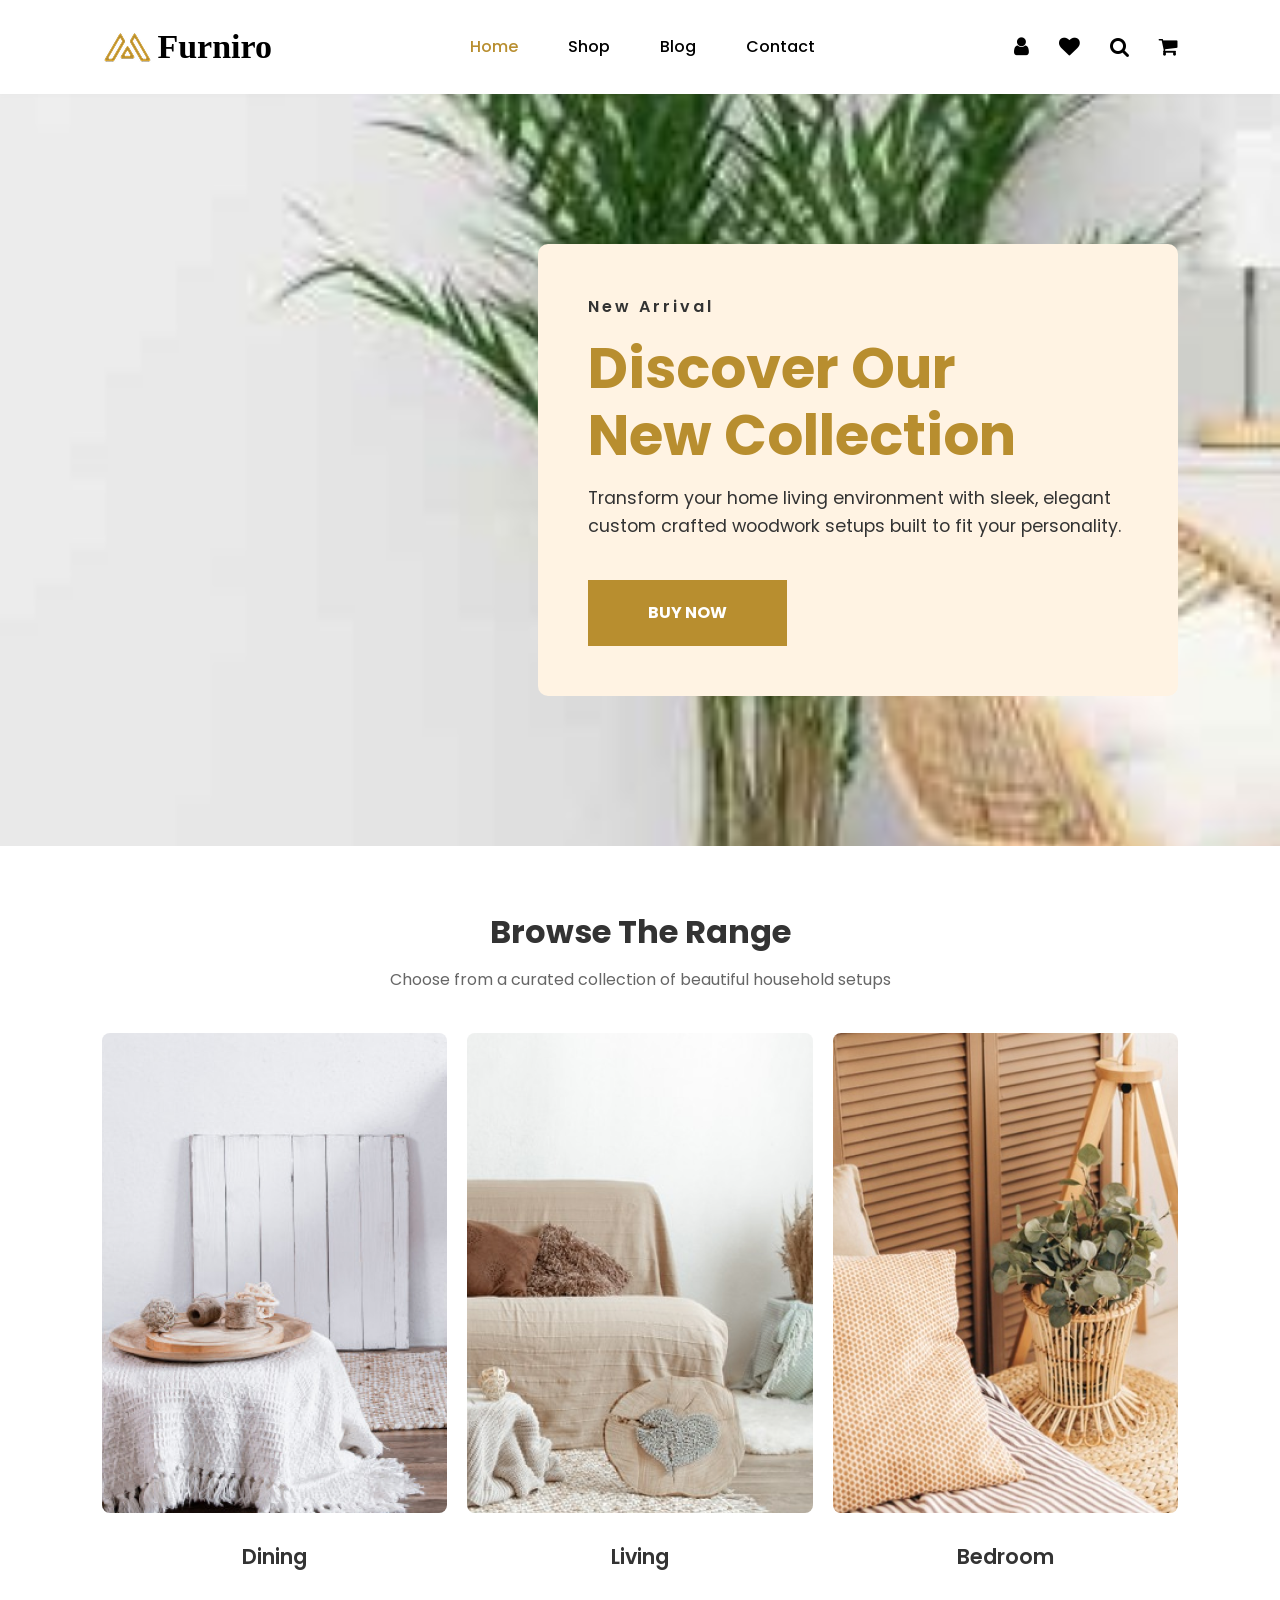
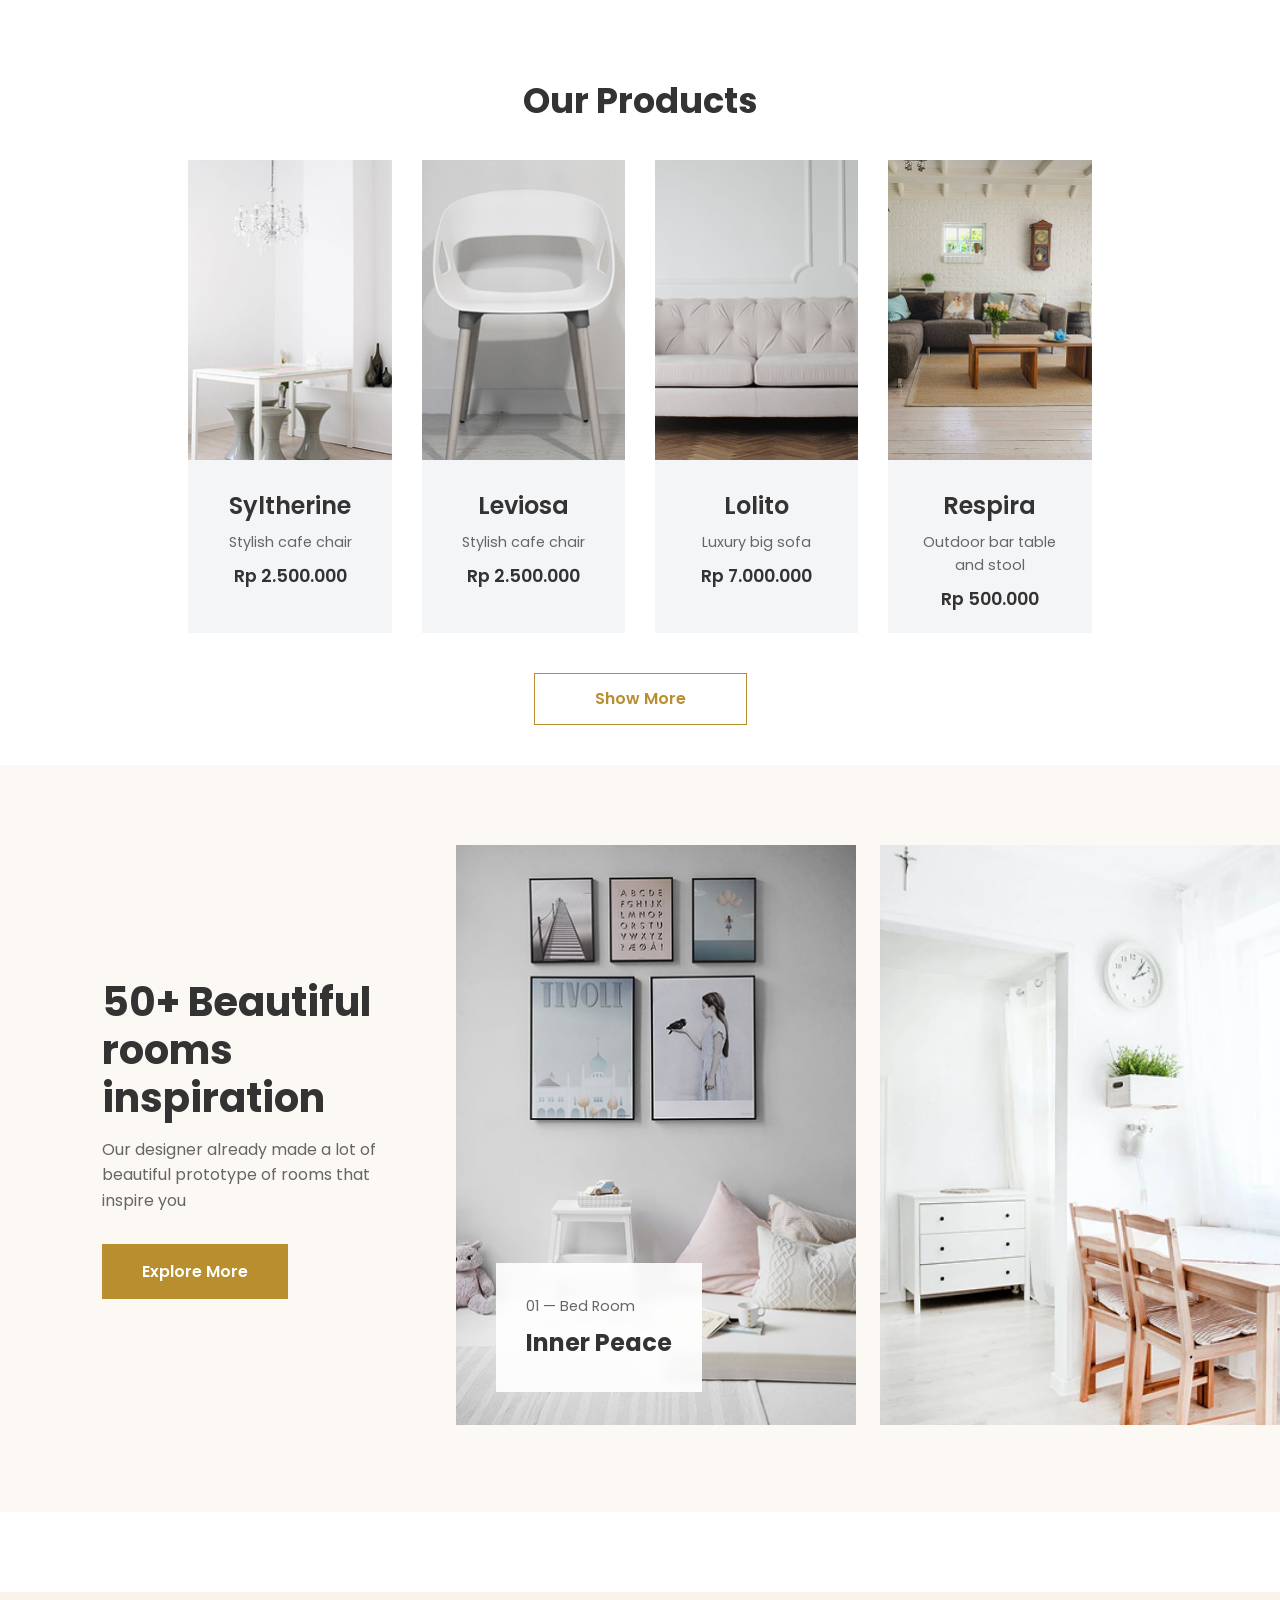
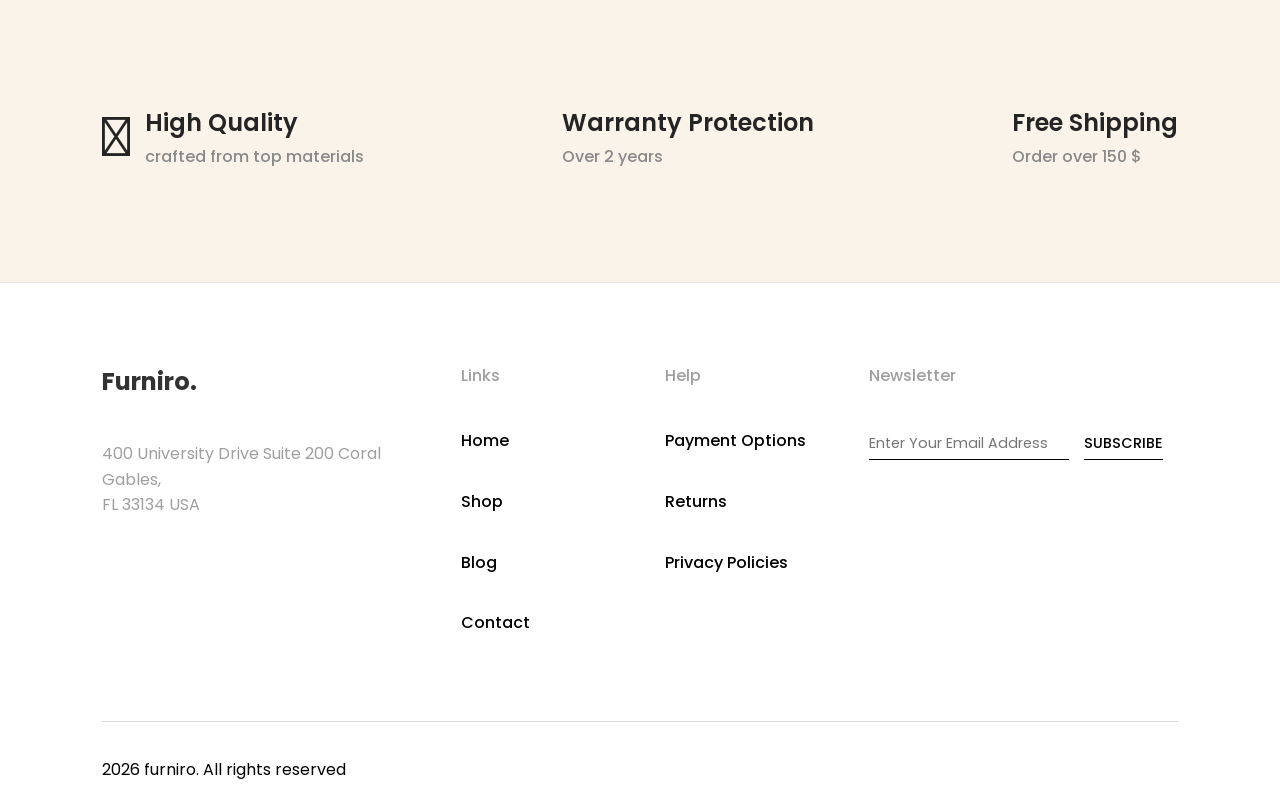
==== index.html @ a8b81292 "Initial commit" ====
<!doctype html>
<html lang="en">
  <head>
    <meta charset="UTF-8" />
    <meta name="viewport" content="width=device-width, initial-scale=1.0" />
    <title>Furniro - Home</title>
    <link rel="stylesheet" href="style.css" />
    <link
      rel="stylesheet"
      href="./font-awesome-4.7.0/css/font-awesome.min.css"
    />
    <style>
      .hero-section {
        background: url("hero.png") no-repeat center/cover;
        padding: 150px 8%;
        display: flex;
        justify-content: flex-end;
        align-items: center;
        min-height: 700px;
      }
      .hero-box {
        background-color: #fff3e3;
        padding: 50px;
        max-width: 640px;
        border-radius: 10px;
      }
      .hero-box p {
        letter-spacing: 3px;
        font-weight: 600;
        color: #333333;
      }
      .hero-box h1 {
        color: var(--primary-color);
        font-size: 3.5rem;
        line-height: 4.2rem;
        margin: 15px 0;
        font-weight: 700;
      }
      .hero-box p.hero-desc {
        font-size: 1.1rem;
        margin-bottom: 40px;
        color: var(--text-dark);
        letter-spacing: 0;
        font-weight: 400;
      }
      .hero-box .buy-btn {
        background-color: var(--primary-color);
        color: #fff;
        padding: 20px 60px;
        text-decoration: none;
        font-weight: 700;
        display: inline-block;
        font-size: 1rem;
      }
      .browse-section {
        padding: 60px 8%;
        text-align: center;
      }
      .browse-section h2 {
        font-size: 2rem;
        font-weight: 700;
        margin-bottom: 10px;
      }
      .browse-section p {
        color: var(--text-light);
        margin-bottom: 40px;
      }
      .browse-grid {
        display: grid;
        grid-template-columns: repeat(3, 1fr);
        gap: 20px;
      }
      .browse-card img {
        width: 100%;
        height: 480px;
        object-fit: cover;
        border-radius: 8px;
      }
      .browse-card h3 {
        margin-top: 20px;
        font-size: 1.3rem;
        font-weight: 600;
      }
      .products-section {
        padding: 40px 8%;
        text-align: center;
      }
      .products-section h2 {
        font-size: 2.2rem;
        font-weight: 700;
        margin-bottom: 30px;
      }
      .show-more-container {
        margin-top: 40px;
      }
      .show-more-btn {
        border: 1px solid var(--primary-color);
        color: var(--primary-color);
        padding: 12px 60px;
        text-decoration: none;
        font-weight: 600;
        display: inline-block;
        background: none;
      }
      .rooms-section {
        background-color: #fcf8f3;
        padding: 80px 0 80px 8%;
        display: grid;
        grid-template-columns: 1fr 1.5fr;
        align-items: center;
        gap: 40px;
        overflow: hidden;
      }
      .rooms-text h2 {
        font-size: 2.5rem;
        font-weight: 700;
        line-height: 3rem;
        margin-bottom: 15px;
      }
      .rooms-text p {
        color: var(--text-light);
        margin-bottom: 30px;
      }
      .rooms-text .explore-btn {
        background-color: var(--primary-color);
        color: #fff;
        padding: 15px 40px;
        text-decoration: none;
        font-weight: 600;
        display: inline-block;
      }
      .rooms-slider {
        display: flex;
        gap: 24px;
      }
      .slide-card {
        min-width: 400px;
        position: relative;
      }
      .slide-card img {
        width: 100%;
        height: 580px;
        object-fit: cover;
      }
      .slide-info {
        position: absolute;
        bottom: 40px;
        left: 40px;
        background-color: rgba(255, 255, 255, 0.9);
        padding: 30px;
        backdrop-filter: blur(4px);
      }
    </style>
  </head>
  <body>
    <header>
      <div class="logo">
        <a href="index.html">
          <img
            src="logo1.png"
            alt="Furniro Logo"
            style="width: 50; height: 32;  opacity: 1"
          />
          <h1
            style="
              font-family: Montserrat;
              font-weight: 700;
              font-size: 34px;
              line-height: 100%;
              letter-spacing: 0px;
              color: #000000;
            "
          >
            Furniro
          </h1>
        </a>
      </div>
      <nav>
        <ul>
          <li><a href="index.html" class="active">Home</a></li>
          <li><a href="shop.html">Shop</a></li>
          <li><a href="blog.html">Blog</a></li>
          <li><a href="contact.html">Contact</a></li>
        </ul>
      </nav>
       <div class="nav-icons">
        <a href="#"><i class="fa fa-user" aria-hidden="true"></i></a>
        <a href="comparison.html"><i class="fa fa-heart" aria-hidden="true"></i></a>
        <a href="search.html"><i class="fa fa-search" aria-hidden="true"></i></a>
         <a href="cart.html"><i class="fa fa-shopping-cart" aria-hidden="true"></i></a>
      </div>
    </header>

    <section class="hero-section">
      <div class="hero-box">
        <p>New Arrival</p>
        <h1>Discover Our<br />New Collection</h1>
        <p class="hero-desc">
          Transform your home living environment with sleek, elegant custom
          crafted woodwork setups built to fit your personality.
        </p>
        <a href="shop.html" class="buy-btn">BUY NOW</a>
      </div>
    </section>

    <section class="browse-section">
      <h2>Browse The Range</h2>
      <p>Choose from a curated collection of beautiful household setups</p>
      <div class="browse-grid">
        <div class="browse-card">
          <img src="img1.png" alt="Dining" />
          <h3>Dining</h3>
        </div>
        <div class="browse-card">
          <img src="img2.png" alt="Living" />
          <h3>Living</h3>
        </div>
        <div class="browse-card">
          <img src="img3.png" alt="Bedroom" />
          <h3>Bedroom</h3>
        </div>
      </div>
    </section>

    <section class="products-section">
      <h2>Our Products</h2>
      <div class="product-grid">
        <div class="product-card">
          <a href="product.html" style="text-decoration: none; color: inherit">
            <img src="img.4.png" alt="Syltherine" />
            <div class="product-info">
              <h3>Syltherine</h3>
              <p>Stylish cafe chair</p>
              <div class="product-price">Rp 2.500.000</div>
            </div>
          </a>
          <div class="product-overlay">
            <a href="cart.html" class="add-to-cart-btn">Add to cart</a>
            <div class="overlay-actions">
              <a href="#"><i class="fa-solid fa-share-nodes"></i> Share</a>
              <a href="comparison.html"
                ><i class="fa-solid fa-arrows-rotate"></i> Compare</a
              >
              <a href="#"><i class="fa-regular fa-heart"></i> Like</a>
            </div>
          </div>
        </div>
        <div class="product-card">
          <a href="product.html" style="text-decoration: none; color: inherit">
            <img src="img5.png" alt="Leviosa" />
            <div class="product-info">
              <h3>Leviosa</h3>
              <p>Stylish cafe chair</p>
              <div class="product-price">Rp 2.500.000</div>
            </div>
          </a>
          <div class="product-overlay">
            <a href="cart.html" class="add-to-cart-btn">Add to cart</a>
            <div class="overlay-actions">
              <a href="#"><i class="fa-solid fa-share-nodes"></i> Share</a>
              <a href="comparison.html"
                ><i class="fa-solid fa-arrows-rotate"></i> Compare</a
              >
              <a href="#"><i class="fa-regular fa-heart"></i> Like</a>
            </div>
          </div>
        </div>
        <div class="product-card">
          <a href="product.html" style="text-decoration: none; color: inherit">
            <img src="img6.png" alt="Lolito" />
            <div class="product-info">
              <h3>Lolito</h3>
              <p>Luxury big sofa</p>
              <div class="product-price">Rp 7.000.000</div>
            </div>
          </a>
          <div class="product-overlay">
            <a href="cart.html" class="add-to-cart-btn">Add to cart</a>
            <div class="overlay-actions">
              <a href="#"><i class="fa-solid fa-share-nodes"></i> Share</a>
              <a href="comparison.html"
                ><i class="fa-solid fa-arrows-rotate"></i> Compare</a
              >
              <a href="#"><i class="fa-regular fa-heart"></i> Like</a>
            </div>
          </div>
        </div>
        <div class="product-card">
          <a href="product.html" style="text-decoration: none; color: inherit">
            <img src="img7.png" alt="Respira" />
            <div class="product-info">
              <h3>Respira</h3>
              <p>Outdoor bar table and stool</p>
              <div class="product-price">Rp 500.000</div>
            </div>
          </a>
          <div class="product-overlay">
            <a href="cart.html" class="add-to-cart-btn">Add to cart</a>
            <div class="overlay-actions">
              <a href="#"><i class="fa-solid fa-share-nodes"></i> Share</a>
              <a href="comparison.html"
                ><i class="fa-solid fa-arrows-rotate"></i> Compare</a
              >
              <a href="#"><i class="fa-regular fa-heart"></i> Like</a>
            </div>
          </div>
        </div>
      </div>
      <div class="show-more-container">
        <a href="shop.html" class="show-more-btn">Show More</a>
      </div>
    </section>

    <section class="rooms-section">
      <div class="rooms-text">
        <h2>50+ Beautiful rooms<br />inspiration</h2>
        <p>
          Our designer already made a lot of beautiful prototype of rooms that
          inspire you
        </p>
        <a href="shop.html" class="explore-btn">Explore More</a>
      </div>
      <div class="rooms-slider">
        <div class="slide-card">
          <img src="img9.png" alt="Inner Peace" />
          <div class="slide-info">
            <span style="color: var(--text-light); font-size: 0.9rem"
              >01 — Bed Room</span
            >
            <h3 style="font-size: 1.5rem; margin-top: 5px">Inner Peace</h3>
          </div>
        </div>
        <div class="slide-card">
          <img src="img10.png" alt="Cute Kitchen" />
        </div>
      </div>
    </section>

    <section class="features-bar">
      <div class="feature-item">
        <i class="fa-solid fa-trophy"></i>
        <div class="feature-text">
          <h3>High Quality</h3>
          <p>crafted from top materials</p>
        </div>
      </div>
      <div class="feature-item">
        <i class="fa-solid fa-shield-halved"></i>
        <div class="feature-text">
          <h3>Warranty Protection</h3>
          <p>Over 2 years</p>
        </div>
      </div>
      <div class="feature-item">
        <i class="fa-solid fa-truck-fast"></i>
        <div class="feature-text">
          <h3>Free Shipping</h3>
          <p>Order over 150 $</p>
        </div>
      </div>
    </section>

    <footer>
      <div class="footer-container">
        <div class="footer-col">
          <h2>Furniro.</h2>
          <p>400 University Drive Suite 200 Coral Gables,<br />FL 33134 USA</p>
        </div>
        <div class="footer-col">
          <h4>Links</h4>
          <ul>
            <li><a href="index.html">Home</a></li>
            <li><a href="shop.html">Shop</a></li>
            <li><a href="blog.html">Blog</a></li>
            <li><a href="contact.html">Contact</a></li>
          </ul>
        </div>
        <div class="footer-col">
          <h4>Help</h4>
          <ul>
            <li><a href="#">Payment Options</a></li>
            <li><a href="#">Returns</a></li>
            <li><a href="#">Privacy Policies</a></li>
          </ul>
        </div>
        <div class="footer-col">
          <h4>Newsletter</h4>
          <form class="newsletter-form">
            <input type="email" placeholder="Enter Your Email Address" />
            <button type="submit">SUBSCRIBE</button>
          </form>
        </div>
      </div>
      <div class="copyright">
        <p>2026 furniro. All rights reserved</p>
      </div>
    </footer>
  </body>
</html>
---- style.css ----
@import url('https://fonts.googleapis.com/css2?family=Poppins:wght@300;400;500;600;700&display=swap');

* {
    margin: 0;
    padding: 0;
    box-sizing: border-box;
    font-family: 'Poppins', sans-serif;
}

:root {
    --primary-color: #B88E2F;
    --text-dark: #333333;
    --text-light: #666666;
    --bg-light: #F9F1E7;
    --white: #FFFFFF;
    --border-color: #D9D9D9;
}

body {
    color: var(--text-dark);
    line-height: 1.6;
    background-color: var(--white);
}

header {
    display: flex;
    justify-content: space-between;
    align-items: center;
    padding: 30px 8%;
    background-color: var(--white);
    position: sticky;
    top: 0;
    z-index: 1000;
    box-shadow: 0 2px 5px rgba(0,0,0,0.02);
}

.logo a {
    display: flex;
    align-items: center;
    text-decoration: none;
    gap: 5px;
}

.logo img {
    height: 32px;
}

nav ul {
    display: flex;
    list-style: none;
}

nav ul li {
    margin: 0 25px;
}

nav ul li a {
    text-decoration: none;
    color: #000000;
    font-weight: 500;
    font-size: 1rem;
    transition: color 0.3s;
}

nav ul li a:hover, nav ul li a.active {
    color: var(--primary-color);
}

.nav-icons {
    display: flex;
    gap: 30px;
}

.nav-icons a {
    color: #000000;
    text-decoration: none;
    font-size: 1.3rem;
}

.page-banner {
    background: linear-gradient(rgba(255,255,255,0.6), rgba(255,255,255,0.6)), url('https://via.placeholder.com/1920x400?text=%20') no-repeat center/cover;
    text-align: center;
    padding: 80px 0;
}

.page-banner h1 {
    font-size: 3rem;
    font-weight: 500;
    color: #000000;
}

.breadcrumb {
    font-size: 1rem;
    margin-top: 10px;
    font-weight: 400;
}

.breadcrumb a {
    text-decoration: none;
    color: #000000;
    font-weight: 500;
}

.breadcrumb span {
    color: #000000;
    margin: 0 5px;
    font-weight: 300;
}

.filter-bar {
    background-color: var(--bg-light);
    padding: 20px 8%;
    display: flex;
    justify-content: space-between;
    align-items: center;
    margin-bottom: 40px;
}

.filter-left {
    display: flex;
    align-items: center;
    gap: 20px;
}

.filter-left i {
    cursor: pointer;
    font-size: 1.1rem;
}

.filter-right {
    display: flex;
    align-items: center;
    gap: 15px;
}

.filter-right input {
    width: 60px;
    padding: 8px;
    text-align: center;
    border: 1px solid #FFF;
    outline: none;
}

.filter-right select {
    padding: 8px 15px;
    border: 1px solid #FFF;
    outline: none;
}

.product-grid {
    display: grid;
    grid-template-columns: repeat(4, 1fr);
    gap: 30px;
    padding: 0 8%;
    max-width: 1440px;
    margin: 0 auto;
}

.product-card {
    background-color: #F4F5F7;
    position: relative;
    overflow: hidden;
}

.product-card img {
    width: 100%;
    height: 300px;
    object-fit: cover;
}

.product-info {
    padding: 20px;
}

.product-info h3 {
    font-size: 1.5rem;
    margin-bottom: 5px;
    font-weight: 600;
}

.product-info p {
    color: var(--text-light);
    font-size: 0.9rem;
    margin-bottom: 8px;
}

.product-price {
    font-weight: 600;
    font-size: 1.1rem;
}

.product-card:hover .product-overlay {
    opacity: 1;
}

.product-overlay {
    position: absolute;
    top: 0;
    left: 0;
    width: 100%;
    height: 100%;
    background-color: rgba(58, 58, 58, 0.72);
    display: flex;
    flex-direction: column;
    justify-content: center;
    align-items: center;
    opacity: 0;
    transition: opacity 0.3s ease;
}

.add-to-cart-btn {
    background-color: #FFF;
    color: var(--primary-color);
    border: none;
    padding: 12px 40px;
    font-weight: 600;
    text-decoration: none;
    margin-bottom: 20px;
    display: inline-block;
}

.overlay-actions {
    display: flex;
    gap: 20px;
    color: #FFF;
    font-size: 0.9rem;
}

.overlay-actions a {
    color: #FFF;
    text-decoration: none;
    display: flex;
    align-items: center;
    gap: 5px;
    font-weight: 500;
}

.pagination {
    display: flex;
    justify-content: center;
    gap: 15px;
    margin: 60px 0;
}

.pagination a {
    text-decoration: none;
    color: #000;
    background-color: var(--bg-light);
    padding: 15px 25px;
    border-radius: 4px;
    font-weight: 500;
}

.pagination a.active {
    background-color: var(--primary-color);
    color: #FFF;
}

.blog-layout {
    display: grid;
    grid-template-columns: 2.5fr 1fr;
    gap: 40px;
    padding: 60px 8%;
    max-width: 1440px;
    margin: 0 auto;
}

.post-card {
    margin-bottom: 50px;
}

.post-card img {
    width: 100%;
    border-radius: 8px;
}

.post-meta {
    margin: 15px 0;
    color: var(--text-light);
    font-size: 0.9rem;
}

.post-meta span {
    margin-right: 20px;
}

.post-card h2 {
    margin-bottom: 15px;
    font-size: 1.8rem;
    font-weight: 600;
}

.read-more {
    color: #000;
    text-decoration: none;
    border-bottom: 2px solid var(--primary-color);
    padding-bottom: 4px;
    font-weight: 500;
    display: inline-block;
}

.sidebar-container {
    padding-left: 20px;
}

.sidebar-box {
    margin-bottom: 40px;
}

.search-bar input {
    width: 100%;
    padding: 12px;
    border: 1px solid #9F9F9F;
    border-radius: 5px;
    outline: none;
}

.categories-list {
    list-style: none;
    padding-top: 15px;
}

.categories-list li {
    display: flex;
    justify-content: space-between;
    margin-bottom: 15px;
    color: var(--text-light);
}

.cart-layout {
    display: grid;
    grid-template-columns: 2.5fr 1fr;
    gap: 40px;
    padding: 60px 8%;
    max-width: 1440px;
    margin: 0 auto;
}

.cart-table {
    width: 100%;
    border-collapse: collapse;
}

.cart-table th {
    background-color: var(--bg-light);
    padding: 15px;
    text-align: left;
    font-weight: 500;
}

.cart-table td {
    padding: 20px 15px;
    vertical-align: middle;
}

.cart-item-img {
    width: 100px;
    height: 100px;
    background-color: var(--bg-light);
    border-radius: 10px;
    object-fit: cover;
}

.qty-input {
    width: 40px;
    height: 40px;
    text-align: center;
    border: 1px solid #9F9F9F;
    border-radius: 5px;
}

.remove-btn {
    color: var(--primary-color);
    border: none;
    background: none;
    cursor: pointer;
    font-size: 1.2rem;
}

.cart-totals {
    background-color: var(--bg-light);
    padding: 40px;
    border-radius: 4px;
    text-align: center;
}

.cart-totals h2 {
    margin-bottom: 40px;
    font-size: 2rem;
}

.total-row {
    display: flex;
    justify-content: space-between;
    margin-bottom: 25px;
    font-weight: 500;
}

.checkout-btn {
    display: block;
    border: 1px solid #000;
    padding: 15px 0;
    border-radius: 15px;
    text-decoration: none;
    color: #000;
    font-size: 1.2rem;
    margin-top: 40px;
}

.checkout-layout {
    display: grid;
    grid-template-columns: 1fr 1fr;
    gap: 80px;
    padding: 60px 8%;
    max-width: 1440px;
    margin: 0 auto;
}

.billing-form h2 {
    margin-bottom: 40px;
    font-size: 2.2rem;
}

.form-row {
    display: flex;
    gap: 20px;
}

.form-group {
    width: 100%;
    margin-bottom: 25px;
}

.form-group label {
    display: block;
    margin-bottom: 10px;
    font-weight: 500;
}

.form-group input, .form-group select, .form-group textarea {
    width: 100%;
    padding: 15px;
    border: 1px solid #9F9F9F;
    border-radius: 8px;
    outline: none;
}

.order-summary h3 {
    font-size: 1.8rem;
    margin-bottom: 30px;
}

.summary-row {
    display: flex;
    justify-content: space-between;
    margin-bottom: 20px;
    border-bottom: 1px solid #E8E8E8;
    padding-bottom: 15px;
}

.payment-methods {
    margin-top: 40px;
    border-top: 1px solid #E8E8E8;
    padding-top: 30px;
}

.method-option {
    margin-bottom: 15px;
}

.method-option label {
    font-weight: 500;
    margin-left: 10px;
}

.place-order-btn {
    display: block;
    width: 60%;
    margin: 40px auto 0;
    background: none;
    border: 1px solid #000;
    padding: 15px;
    border-radius: 15px;
    font-size: 1.2rem;
    cursor: pointer;
    text-align: center;
    text-decoration: none;
    color: #000;
}

.contact-section {
    padding: 60px 8%;
    text-align: center;
}

.contact-header {
    max-width: 600px;
    margin: 0 auto 60px;
}

.contact-grid {
    display: grid;
    grid-template-columns: 1fr 2fr;
    gap: 50px;
    text-align: left;
    max-width: 1000px;
    margin: 0 auto;
}

.info-item {
    display: flex;
    gap: 20px;
    margin-bottom: 30px;
}

.info-item i {
    font-size: 1.5rem;
    color: #000;
    margin-top: 5px;
}

.submit-btn {
    background-color: var(--primary-color);
    color: white;
    border: none;
    padding: 15px 60px;
    border-radius: 5px;
    cursor: pointer;
    font-weight: 600;
}

.comparison-layout {
    padding: 60px 8%;
    max-width: 1440px;
    margin: 0 auto;
}

.comparison-top {
    display: grid;
    grid-template-columns: 1fr 1fr 1fr 1fr;
    gap: 30px;
    margin-bottom: 60px;
}

.comp-card img {
    width: 100%;
    height: 200px;
    background-color: var(--bg-light);
    border-radius: 10px;
    object-fit: cover;
}

.comp-card h3 {
    margin: 15px 0 5px;
}

.comp-price {
    font-weight: 500;
    margin-bottom: 5px;
}

.add-product-box select {
    width: 100%;
    padding: 10px;
    background-color: var(--primary-color);
    color: white;
    border: none;
    border-radius: 5px;
    font-weight: 600;
    outline: none;
}

.comparison-table {
    width: 100%;
    border-collapse: collapse;
    margin-top: 20px;
}

.comparison-table td {
    padding: 15px;
    border-right: 1px solid #E8E8E8;
    width: 25%;
    vertical-align: top;
}

.comparison-table td:last-child {
    border-right: none;
}

.table-section-title {
    font-size: 1.5rem;
    font-weight: 600;
    padding: 30px 15px 10px 15px !important;
    border-right: none !important;
}

.feature-label {
    font-weight: 500;
}

.action-btn {
    background-color: var(--primary-color);
    color: white;
    border: none;
    padding: 10px 25px;
    cursor: pointer;
}

.features-bar {
    background-color: #FAF3EA;
    display: flex;
    justify-content: space-between;
    align-items: center;
    padding: 100px 8%;
    margin-top: 80px;
    flex-wrap: wrap;
    gap: 30px;
}

.feature-item {
    display: flex;
    align-items: center;
    gap: 15px;
}

.feature-item i {
    font-size: 3.5rem;
    color: #242424;
}

.feature-text h3 {
    font-size: 1.5rem;
    font-weight: 600;
    color: #242424;
    margin-bottom: 2px;
}

.feature-text p {
    color: #898989;
    font-size: 1rem;
    font-weight: 500;
}

footer {
    border-top: 1px solid rgba(0,0,0,0.1);
    padding: 80px 8% 30px;
    background-color: var(--white);
}

.footer-container {
    display: grid;
    grid-template-columns: 2fr 1fr 1fr 2fr;
    gap: 50px;
    margin-bottom: 50px;
}

.footer-col h2 {
    font-size: 1.5rem;
    font-weight: 700;
    margin-bottom: 40px;
}

.footer-col p {
    color: #9F9F9F;
    font-size: 1rem;
}

.footer-col h4 {
    color: #9F9F9F;
    margin-bottom: 40px;
    font-weight: 500;
    font-size: 1rem;
}

.footer-col ul {
    list-style: none;
}

.footer-col ul li {
    margin-bottom: 35px;
}

.footer-col ul li a {
    text-decoration: none;
    color: #000000;
    font-weight: 500;
    font-size: 1rem;
}

.newsletter-form {
    display: flex;
    gap: 15px;
}

.newsletter-form input {
    border: none;
    border-bottom: 1px solid #000000;
    padding: 5px 0;
    font-size: 0.9rem;
    outline: none;
    width: 200px;
}

.newsletter-form button {
    border: none;
    border-bottom: 1px solid #000000;
    background: none;
    font-weight: 500;
    font-size: 0.9rem;
    cursor: pointer;
    padding: 5px 0;
}

.copyright {
    border-top: 1px solid #D9D9D9;
    padding-top: 35px;
    font-size: 1rem;
    color: #000000;
}

a, button {
    transition: all 0.3s ease;
}

a:hover {
    opacity: 0.8;
}

button:hover {
    opacity: 0.9;
}
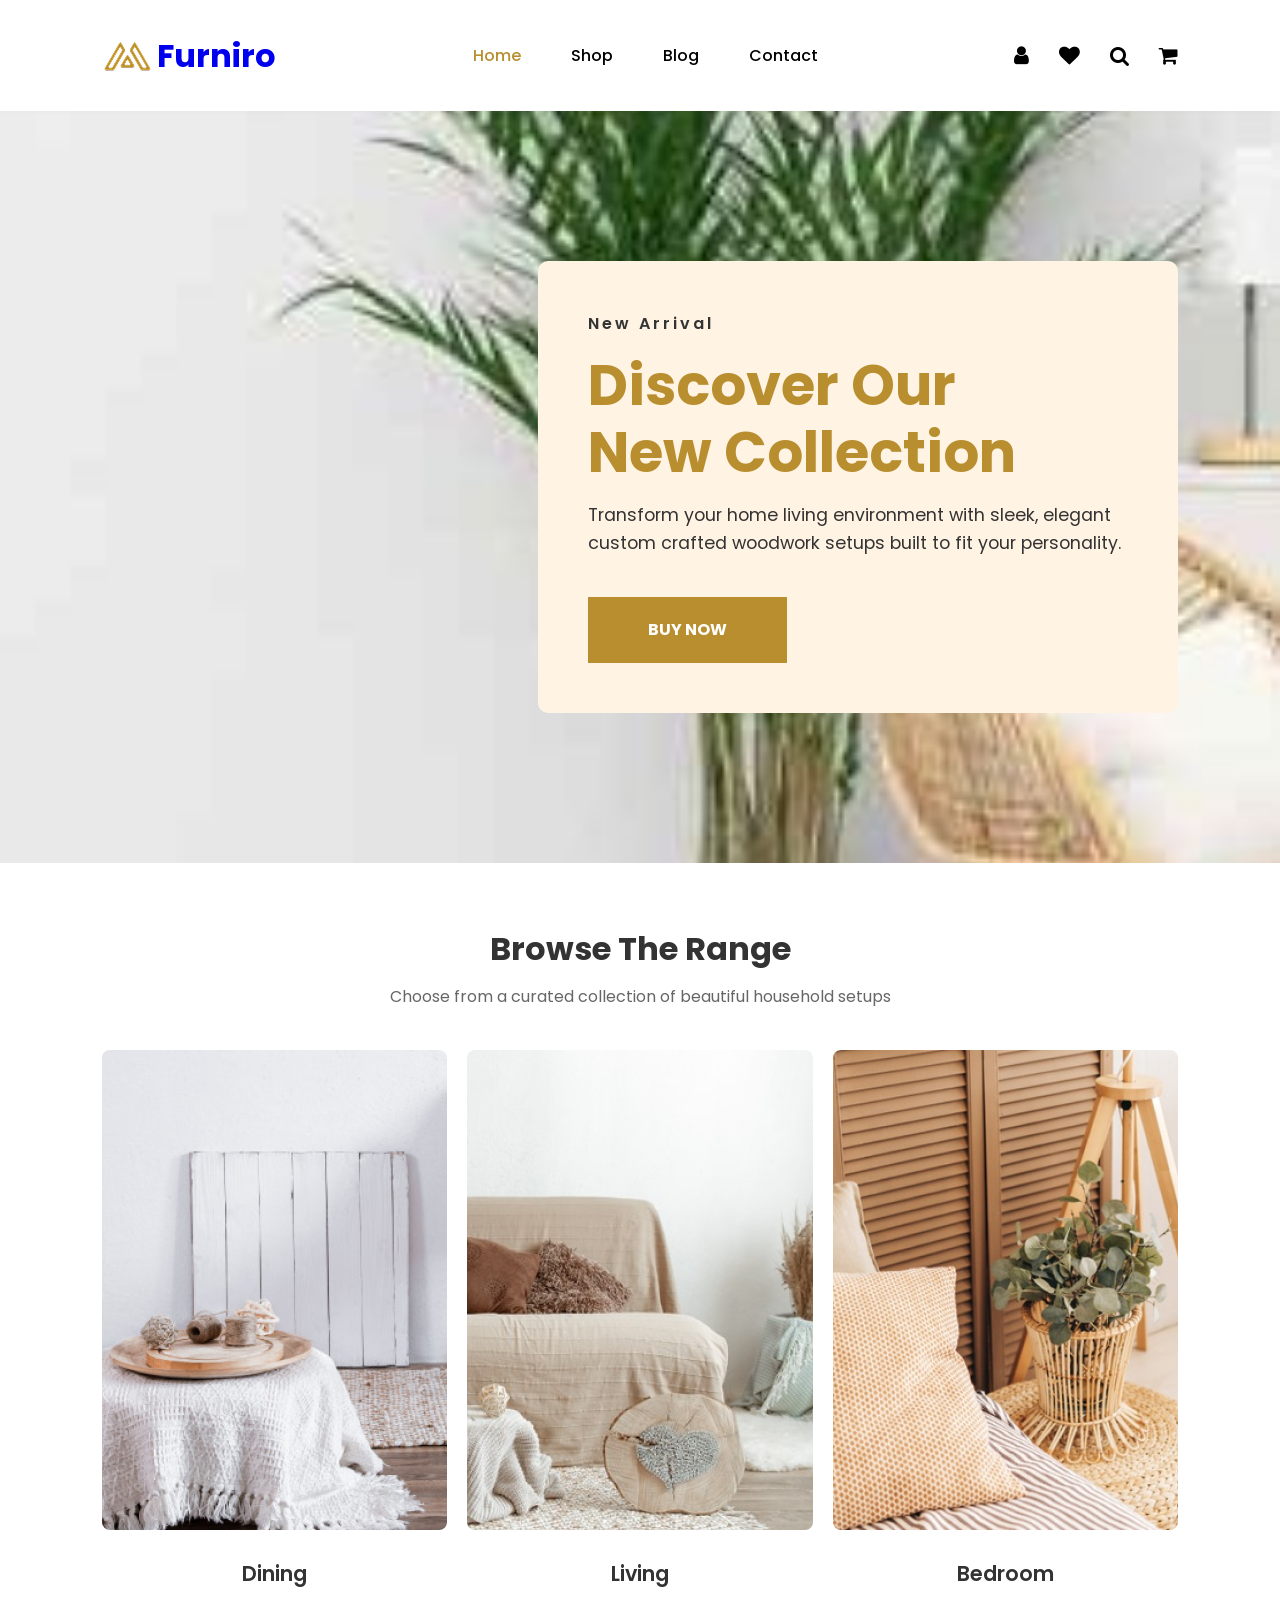
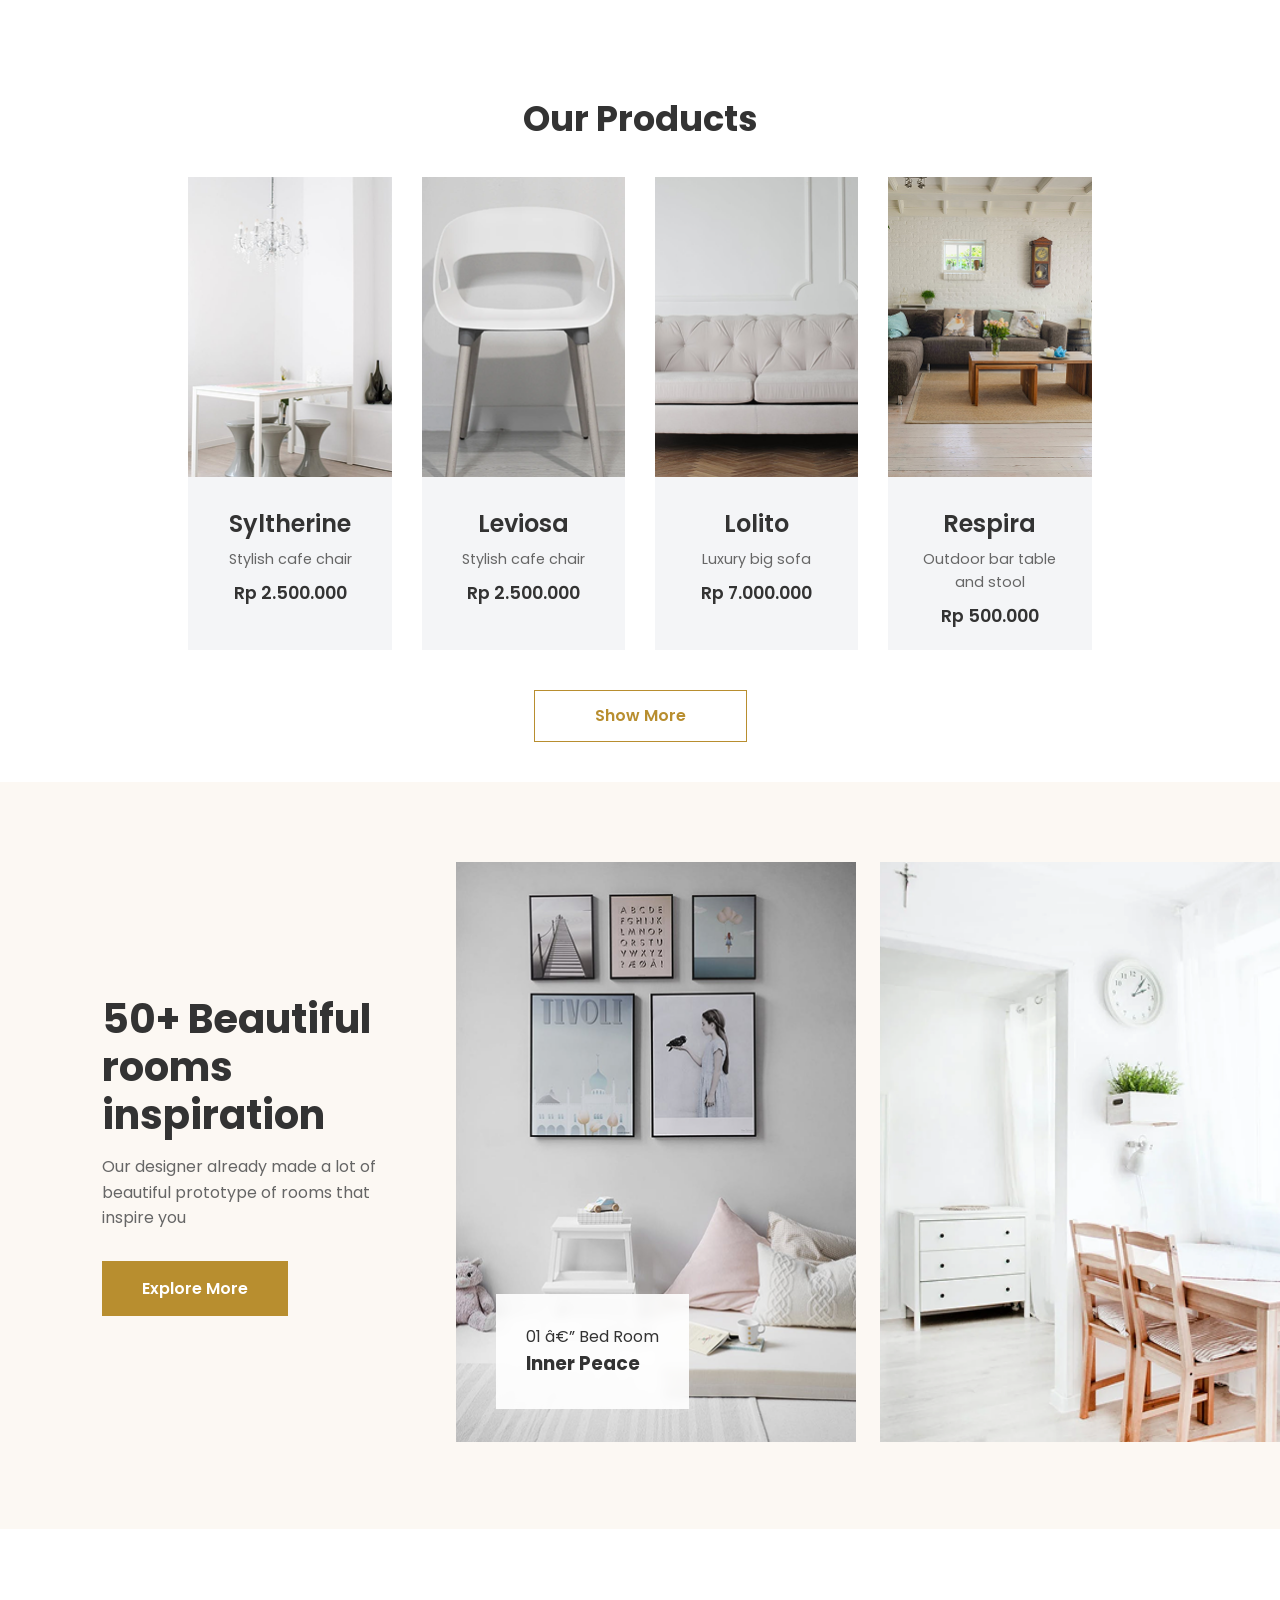
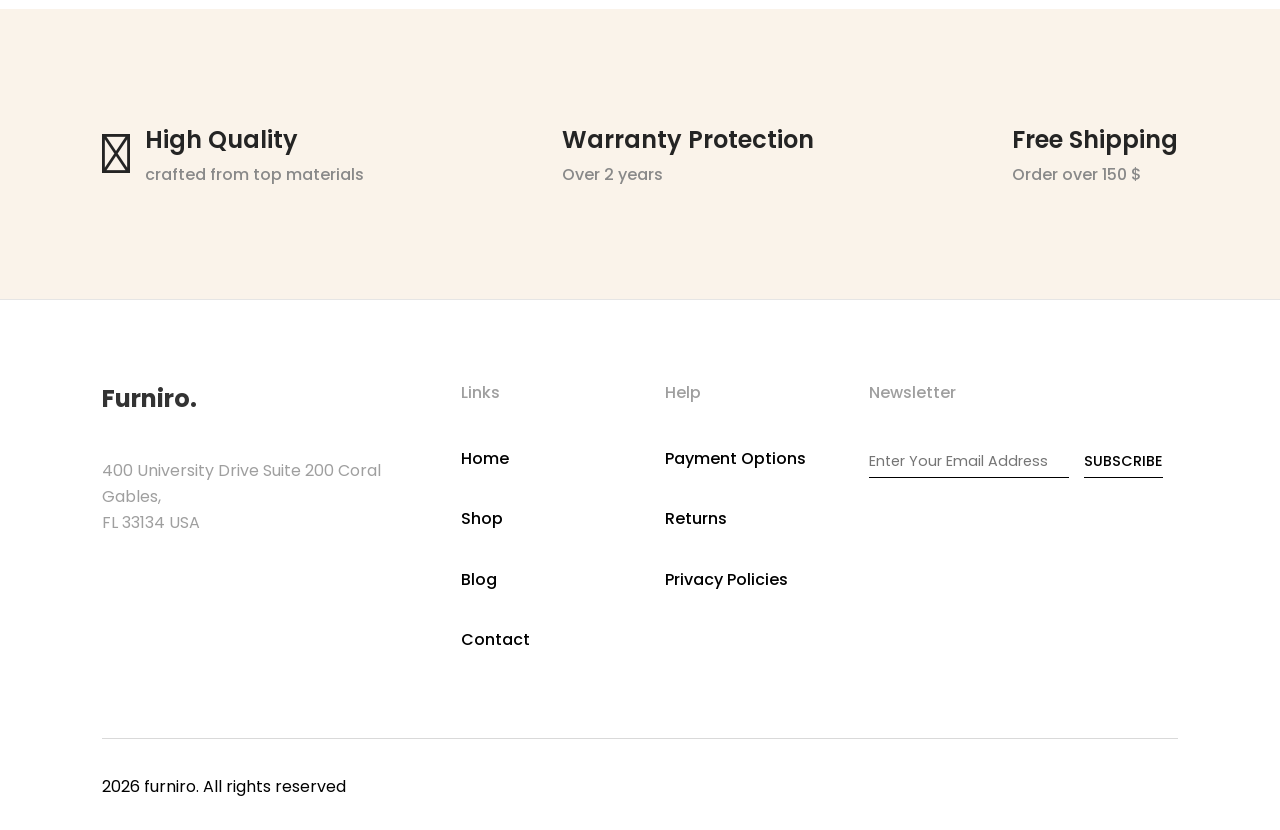
==== commit 1053c418: "i made css files for each html file and added a hero image to the index page. I also added a banner " ====
--- a/index.html
+++ b/index.html
@@ -1,176 +1,25 @@
-<!doctype html>
+﻿<!doctype html>
 <html lang="en">
   <head>
     <meta charset="UTF-8" />
     <meta name="viewport" content="width=device-width, initial-scale=1.0" />
     <title>Furniro - Home</title>
+    <link rel="stylesheet" href="css/index.css" />
     <link rel="stylesheet" href="style.css" />
     <link
       rel="stylesheet"
       href="./font-awesome-4.7.0/css/font-awesome.min.css"
     />
-    <style>
-      .hero-section {
-        background: url("hero.png") no-repeat center/cover;
-        padding: 150px 8%;
-        display: flex;
-        justify-content: flex-end;
-        align-items: center;
-        min-height: 700px;
-      }
-      .hero-box {
-        background-color: #fff3e3;
-        padding: 50px;
-        max-width: 640px;
-        border-radius: 10px;
-      }
-      .hero-box p {
-        letter-spacing: 3px;
-        font-weight: 600;
-        color: #333333;
-      }
-      .hero-box h1 {
-        color: var(--primary-color);
-        font-size: 3.5rem;
-        line-height: 4.2rem;
-        margin: 15px 0;
-        font-weight: 700;
-      }
-      .hero-box p.hero-desc {
-        font-size: 1.1rem;
-        margin-bottom: 40px;
-        color: var(--text-dark);
-        letter-spacing: 0;
-        font-weight: 400;
-      }
-      .hero-box .buy-btn {
-        background-color: var(--primary-color);
-        color: #fff;
-        padding: 20px 60px;
-        text-decoration: none;
-        font-weight: 700;
-        display: inline-block;
-        font-size: 1rem;
-      }
-      .browse-section {
-        padding: 60px 8%;
-        text-align: center;
-      }
-      .browse-section h2 {
-        font-size: 2rem;
-        font-weight: 700;
-        margin-bottom: 10px;
-      }
-      .browse-section p {
-        color: var(--text-light);
-        margin-bottom: 40px;
-      }
-      .browse-grid {
-        display: grid;
-        grid-template-columns: repeat(3, 1fr);
-        gap: 20px;
-      }
-      .browse-card img {
-        width: 100%;
-        height: 480px;
-        object-fit: cover;
-        border-radius: 8px;
-      }
-      .browse-card h3 {
-        margin-top: 20px;
-        font-size: 1.3rem;
-        font-weight: 600;
-      }
-      .products-section {
-        padding: 40px 8%;
-        text-align: center;
-      }
-      .products-section h2 {
-        font-size: 2.2rem;
-        font-weight: 700;
-        margin-bottom: 30px;
-      }
-      .show-more-container {
-        margin-top: 40px;
-      }
-      .show-more-btn {
-        border: 1px solid var(--primary-color);
-        color: var(--primary-color);
-        padding: 12px 60px;
-        text-decoration: none;
-        font-weight: 600;
-        display: inline-block;
-        background: none;
-      }
-      .rooms-section {
-        background-color: #fcf8f3;
-        padding: 80px 0 80px 8%;
-        display: grid;
-        grid-template-columns: 1fr 1.5fr;
-        align-items: center;
-        gap: 40px;
-        overflow: hidden;
-      }
-      .rooms-text h2 {
-        font-size: 2.5rem;
-        font-weight: 700;
-        line-height: 3rem;
-        margin-bottom: 15px;
-      }
-      .rooms-text p {
-        color: var(--text-light);
-        margin-bottom: 30px;
-      }
-      .rooms-text .explore-btn {
-        background-color: var(--primary-color);
-        color: #fff;
-        padding: 15px 40px;
-        text-decoration: none;
-        font-weight: 600;
-        display: inline-block;
-      }
-      .rooms-slider {
-        display: flex;
-        gap: 24px;
-      }
-      .slide-card {
-        min-width: 400px;
-        position: relative;
-      }
-      .slide-card img {
-        width: 100%;
-        height: 580px;
-        object-fit: cover;
-      }
-      .slide-info {
-        position: absolute;
-        bottom: 40px;
-        left: 40px;
-        background-color: rgba(255, 255, 255, 0.9);
-        padding: 30px;
-        backdrop-filter: blur(4px);
-      }
-    </style>
   </head>
   <body>
     <header>
       <div class="logo">
         <a href="index.html">
           <img
-            src="logo1.png"
+            src="images/logo1.png"
             alt="Furniro Logo"
-            style="width: 50; height: 32;  opacity: 1"
           />
-          <h1
-            style="
-              font-family: Montserrat;
-              font-weight: 700;
-              font-size: 34px;
-              line-height: 100%;
-              letter-spacing: 0px;
-              color: #000000;
-            "
-          >
+          <h1>
             Furniro
           </h1>
         </a>
@@ -208,15 +57,15 @@
       <p>Choose from a curated collection of beautiful household setups</p>
       <div class="browse-grid">
         <div class="browse-card">
-          <img src="img1.png" alt="Dining" />
+          <img src="images/img1.png" alt="Dining" />
           <h3>Dining</h3>
         </div>
         <div class="browse-card">
-          <img src="img2.png" alt="Living" />
+          <img src="images/img2.png" alt="Living" />
           <h3>Living</h3>
         </div>
         <div class="browse-card">
-          <img src="img3.png" alt="Bedroom" />
+          <img src="images/img3.png" alt="Bedroom" />
           <h3>Bedroom</h3>
         </div>
       </div>
@@ -226,8 +75,8 @@
       <h2>Our Products</h2>
       <div class="product-grid">
         <div class="product-card">
-          <a href="product.html" style="text-decoration: none; color: inherit">
-            <img src="img.4.png" alt="Syltherine" />
+          <a href="product.html">
+            <img src="images/img.4.png" alt="Syltherine" />
             <div class="product-info">
               <h3>Syltherine</h3>
               <p>Stylish cafe chair</p>
@@ -246,8 +95,8 @@
           </div>
         </div>
         <div class="product-card">
-          <a href="product.html" style="text-decoration: none; color: inherit">
-            <img src="img5.png" alt="Leviosa" />
+          <a href="product.html">
+            <img src="images/img5.png" alt="Leviosa" />
             <div class="product-info">
               <h3>Leviosa</h3>
               <p>Stylish cafe chair</p>
@@ -266,8 +115,8 @@
           </div>
         </div>
         <div class="product-card">
-          <a href="product.html" style="text-decoration: none; color: inherit">
-            <img src="img6.png" alt="Lolito" />
+          <a href="product.html">
+            <img src="images/img6.png" alt="Lolito" />
             <div class="product-info">
               <h3>Lolito</h3>
               <p>Luxury big sofa</p>
@@ -286,8 +135,8 @@
           </div>
         </div>
         <div class="product-card">
-          <a href="product.html" style="text-decoration: none; color: inherit">
-            <img src="img7.png" alt="Respira" />
+          <a href="product.html">
+            <img src="images/img7.png" alt="Respira" />
             <div class="product-info">
               <h3>Respira</h3>
               <p>Outdoor bar table and stool</p>
@@ -322,16 +171,15 @@
       </div>
       <div class="rooms-slider">
         <div class="slide-card">
-          <img src="img9.png" alt="Inner Peace" />
+          <img src="images/img9.png" alt="Inner Peace" />
           <div class="slide-info">
-            <span style="color: var(--text-light); font-size: 0.9rem"
-              >01 — Bed Room</span
+            <span>01 â€” Bed Room</span
             >
-            <h3 style="font-size: 1.5rem; margin-top: 5px">Inner Peace</h3>
+            <h3>Inner Peace</h3>
           </div>
         </div>
         <div class="slide-card">
-          <img src="img10.png" alt="Cute Kitchen" />
+          <img src="images/img10.png" alt="Cute Kitchen" />
         </div>
       </div>
     </section>
@@ -397,3 +245,4 @@
     </footer>
   </body>
 </html>
+
--- a/css/index.css
+++ b/css/index.css
@@ -0,0 +1,144 @@
+﻿.hero-section {
+  background: url('../images/hero.png') no-repeat center/cover;
+  padding: 150px 8%;
+  display: flex;
+  justify-content: flex-end;
+  align-items: center;
+  min-height: 700px;
+}
+.hero-box {
+  background-color: #fff3e3;
+  padding: 50px;
+  max-width: 640px;
+  border-radius: 10px;
+}
+.hero-box p {
+  letter-spacing: 3px;
+  font-weight: 600;
+  color: #333333;
+}
+.hero-box h1 {
+  color: var(--primary-color);
+  font-size: 3.5rem;
+  line-height: 4.2rem;
+  margin: 15px 0;
+  font-weight: 700;
+}
+.hero-box p.hero-desc {
+  font-size: 1.1rem;
+  margin-bottom: 40px;
+  color: var(--text-dark);
+  letter-spacing: 0;
+  font-weight: 400;
+}
+.hero-box .buy-btn {
+  background-color: var(--primary-color);
+  color: #fff;
+  padding: 20px 60px;
+  text-decoration: none;
+  font-weight: 700;
+  display: inline-block;
+  font-size: 1rem;
+}
+.browse-section {
+  padding: 60px 8%;
+  text-align: center;
+}
+.browse-section h2 {
+  font-size: 2rem;
+  font-weight: 700;
+  margin-bottom: 10px;
+}
+.browse-section p {
+  color: var(--text-light);
+  margin-bottom: 40px;
+}
+.browse-grid {
+  display: grid;
+  grid-template-columns: repeat(3, 1fr);
+  gap: 20px;
+}
+.browse-card img {
+  width: 100%;
+  height: 480px;
+  object-fit: cover;
+  border-radius: 8px;
+}
+.browse-card h3 {
+  margin-top: 20px;
+  font-size: 1.3rem;
+  font-weight: 600;
+}
+.products-section {
+  padding: 40px 8%;
+  text-align: center;
+}
+.products-section h2 {
+  font-size: 2.2rem;
+  font-weight: 700;
+  margin-bottom: 30px;
+}
+.show-more-container {
+  margin-top: 40px;
+}
+.show-more-btn {
+  border: 1px solid var(--primary-color);
+  color: var(--primary-color);
+  padding: 12px 60px;
+  text-decoration: none;
+  font-weight: 600;
+  display: inline-block;
+  background: none;
+}
+.rooms-section {
+  background-color: #fcf8f3;
+  padding: 80px 0 80px 8%;
+  display: grid;
+  grid-template-columns: 1fr 1.5fr;
+  align-items: center;
+  gap: 40px;
+  overflow: hidden;
+}
+.rooms-text h2 {
+  font-size: 2.5rem;
+  font-weight: 700;
+  line-height: 3rem;
+  margin-bottom: 15px;
+}
+.rooms-text p {
+  color: var(--text-light);
+  margin-bottom: 30px;
+}
+.rooms-text .explore-btn {
+  background-color: var(--primary-color);
+  color: #fff;
+  padding: 15px 40px;
+  text-decoration: none;
+  font-weight: 600;
+  display: inline-block;
+}
+.rooms-slider {
+  display: flex;
+  gap: 24px;
+}
+.slide-card {
+  min-width: 400px;
+  position: relative;
+}
+.slide-card img {
+  width: 100%;
+  height: 580px;
+  object-fit: cover;
+}
+.slide-info {
+  position: absolute;
+  bottom: 40px;
+  left: 40px;
+  background-color: rgba(255, 255, 255, 0.9);
+  padding: 30px;
+  backdrop-filter: blur(4px);
+}
+.product-card > a {
+  text-decoration: none;
+  color: inherit;
+}
